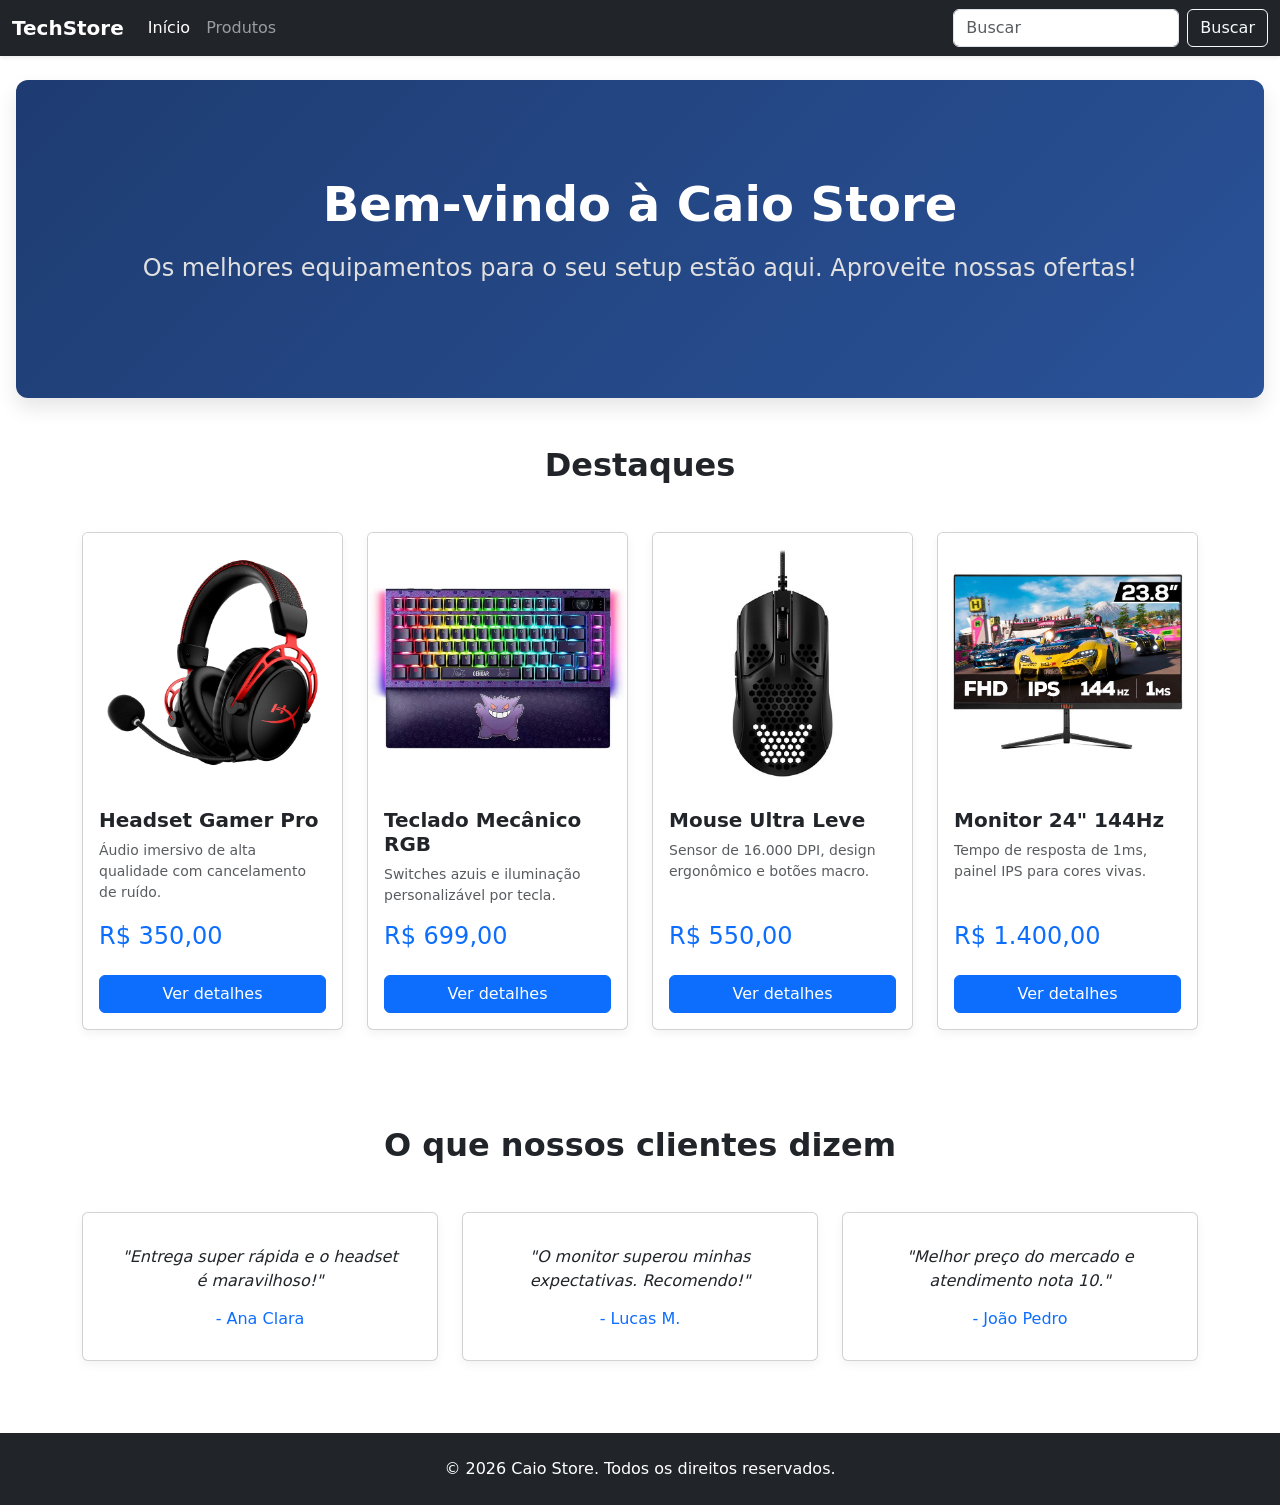
==== index.html @ 0aecb29b "Add files via upload" ====
<!doctype html>
<html lang="pt-BR">

<head>
    <meta charset="utf-8">
    <meta name="viewport" content="width=device-width, initial-scale=1">
    <title>TechStore - Início</title>

    <link href="https://cdn.jsdelivr.net/npm/bootstrap@5.3.8/dist/css/bootstrap.min.css" rel="stylesheet"
        integrity="sha384-sRIl4kxILFvY47J16cr9ZwB07vP4J8+LH7qKQnuqkuIAvNWLzeN8tE5YBujZqJLB" crossorigin="anonymous">

    <link href="css/style.css" rel="stylesheet">
</head>

<body>

    <nav class="navbar navbar-expand-lg navbar-dark bg-dark shadow-sm">
        <div class="container-fluid">
            <a class="navbar-brand fw-bold" href="index.html">TechStore</a>
            <button class="navbar-toggler" type="button" data-bs-toggle="collapse" data-bs-target="#navbarNav">
                <span class="navbar-toggler-icon"></span>
            </button>

            <div class="collapse navbar-collapse" id="navbarNav">
                <ul class="navbar-nav me-auto mb-2 mb-lg-0">
                    <li class="nav-item">
                        <a class="nav-link active" href="index.html">Início</a>
                    </li>
                    <li class="nav-item">
                        <a class="nav-link" href="#produtos">Produtos</a>
                    </li>
                </ul>
                <form class="d-flex">
                    <input class="form-control me-2" type="text" placeholder="Buscar">
                    <button class="btn btn-outline-light" type="submit">Buscar</button>
                </form>
            </div>
        </div>
    </nav>

    <div class="p-5 mb-4 text-center banner-principal mx-3 mt-4">
        <div class="container-fluid py-5">
            <h1 class="display-5 fw-bold">Bem-vindo à Caio Store</h1>
            <p class="fs-4 mt-3">Os melhores equipamentos para o seu setup estão aqui. Aproveite nossas ofertas!</p>
        </div>
    </div>

    <div class="container my-5" id="produtos">
        <h2 class="text-center mb-5 fw-bold">Destaques</h2>

        <div class="row g-4">
            <div class="col-md-3">
                <div class="card h-100 card-produto">
                    <img src="img/Image 1.webp" class="card-img-top produto-img" alt="Headset">
                    <div class="card-body d-flex flex-column">
                        <h5 class="fw-bold">Headset Gamer Pro</h5>
                        <p class="text-muted small">Áudio imersivo de alta qualidade com cancelamento de ruído.</p>
                        <h4 class="text-primary mt-auto">R$ 350,00</h4>
                        <a href="headset.html" class="btn btn-primary w-100 mt-3">Ver detalhes</a>
                    </div>
                </div>
            </div>

            <div class="col-md-3">
                <div class="card h-100 card-produto">
                    <img src="img/Image 2.webp" class="card-img-top produto-img" alt="Teclado">
                    <div class="card-body d-flex flex-column">
                        <h5 class="fw-bold">Teclado Mecânico RGB</h5>
                        <p class="text-muted small">Switches azuis e iluminação personalizável por tecla.</p>
                        <h4 class="text-primary mt-auto">R$ 699,00</h4>
                        <a href="teclado.html" class="btn btn-primary w-100 mt-3">Ver detalhes</a>
                    </div>
                </div>
            </div>

            <div class="col-md-3">
                <div class="card h-100 card-produto">
                    <img src="img/Imagem 3.jpg" class="card-img-top produto-img" alt="Mouse">
                    <div class="card-body d-flex flex-column">
                        <h5 class="fw-bold">Mouse Ultra Leve</h5>
                        <p class="text-muted small">Sensor de 16.000 DPI, design ergonômico e botões macro.</p>
                        <h4 class="text-primary mt-auto">R$ 550,00</h4>
                        <a href="mouse.html" class="btn btn-primary w-100 mt-3">Ver detalhes</a>
                    </div>
                </div>
            </div>

            <div class="col-md-3">
                <div class="card h-100 card-produto">
                    <img src="img/Image 4.jpg" class="card-img-top produto-img" alt="Monitor">
                    <div class="card-body d-flex flex-column">
                        <h5 class="fw-bold">Monitor 24" 144Hz</h5>
                        <p class="text-muted small">Tempo de resposta de 1ms, painel IPS para cores vivas.</p>
                        <h4 class="text-primary mt-auto">R$ 1.400,00</h4>
                        <a href="monitor.html" class="btn btn-primary w-100 mt-3">Ver detalhes</a>
                    </div>
                </div>
            </div>
        </div>
    </div>

    <div class="py-5 mt-5">
        <div class="container">
            <h2 class="text-center mb-5 fw-bold">O que nossos clientes dizem</h2>
            <div class="row g-4">
                <div class="col-md-4">
                    <div class="card h-100 p-3">
                        <div class="card-body text-center">
                            <p class="fst-italic">"Entrega super rápida e o headset é maravilhoso!"</p>
                            <h6 class="text-primary mt-3 mb-0">- Ana Clara</h6>
                        </div>
                    </div>
                </div>
                <div class="col-md-4">
                    <div class="card h-100 p-3">
                        <div class="card-body text-center">
                            <p class="fst-italic">"O monitor superou minhas expectativas. Recomendo!"</p>
                            <h6 class="text-primary mt-3 mb-0">- Lucas M.</h6>
                        </div>
                    </div>
                </div>
                <div class="col-md-4">
                    <div class="card h-100 p-3">
                        <div class="card-body text-center">
                            <p class="fst-italic">"Melhor preço do mercado e atendimento nota 10."</p>
                            <h6 class="text-primary mt-3 mb-0">- João Pedro</h6>
                        </div>
                    </div>
                </div>
            </div>
        </div>
    </div>

    <footer class="bg-dark text-white text-center py-4 mt-4">
        <p class="mb-0">© 2026 Caio Store. Todos os direitos reservados.</p>
    </footer>

    <link href="https://cdn.jsdelivr.net/npm/bootstrap@5.3.8/dist/css/bootstrap.min.css" rel="stylesheet"
        integrity="sha384-sRIl4kxILFvY47J16cr9ZwB07vP4J8+LH7qKQnuqkuIAvNWLzeN8tE5YBujZqJLB" crossorigin="anonymous">
</body>

</html>
---- css/style.css ----
body {
    background-color: #f4f6f9;
    font-family: 'Poppins', sans-serif;
}

.banner-principal {
    background: linear-gradient(135deg, #1e3c72 0%, #2a5298 100%) !important;
    color: #ffffff !important;
    border-radius: 12px;
    box-shadow: 0 10px 20px rgba(0,0,0,0.1);
}

.banner-principal p {
    color: #e0e0e0;
}

.produto-img {
    width: 100%;
    aspect-ratio: 2 / 2;
    object-fit: cover;
    border-top-left-radius: 8px;
    border-top-right-radius: 8px;
}

.card-produto {
    border: none;
    border-radius: 8px;
    box-shadow: 0 4px 10px rgba(0, 0, 0, 0.05);
    transition: transform 0.3s ease, box-shadow 0.3s ease;
}

.card-produto:hover {
    transform: translateY(-8px);
    box-shadow: 0 15px 25px rgba(0, 0, 0, 0.15) !important;
}

.btn {
    border-radius: 6px;
    transition: transform 0.2s ease, opacity 0.2s ease;
}

.btn:hover {
    transform: scale(1.03);
    opacity: 0.9;
}

.card {
    border: none;
    border-radius: 8px;
    box-shadow: 0 4px 10px rgba(0, 0, 0, 0.05);
}
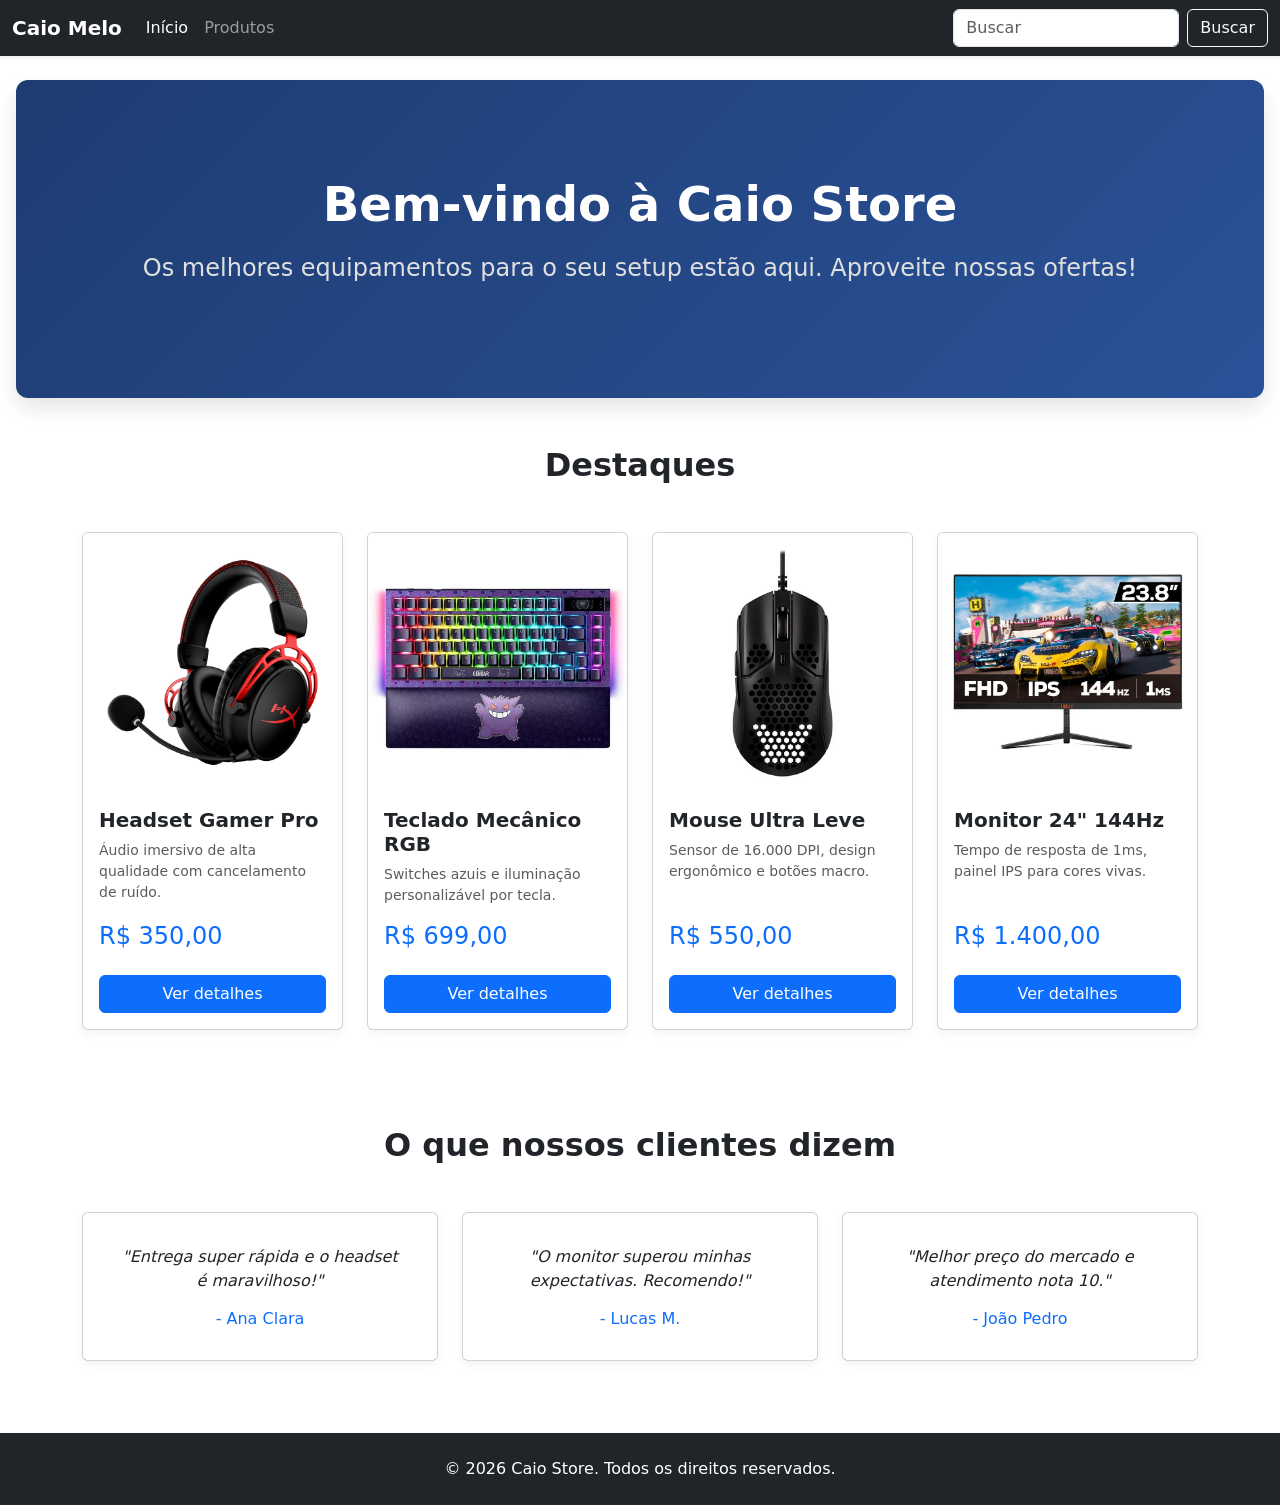
==== commit 827d6d5c: "Add files via upload" ====
--- a/index.html
+++ b/index.html
@@ -4,7 +4,7 @@
 <head>
     <meta charset="utf-8">
     <meta name="viewport" content="width=device-width, initial-scale=1">
-    <title>TechStore - Início</title>
+    <title>Caio Store - Início</title>
 
     <link href="https://cdn.jsdelivr.net/npm/bootstrap@5.3.8/dist/css/bootstrap.min.css" rel="stylesheet"
         integrity="sha384-sRIl4kxILFvY47J16cr9ZwB07vP4J8+LH7qKQnuqkuIAvNWLzeN8tE5YBujZqJLB" crossorigin="anonymous">
@@ -16,7 +16,7 @@
 
     <nav class="navbar navbar-expand-lg navbar-dark bg-dark shadow-sm">
         <div class="container-fluid">
-            <a class="navbar-brand fw-bold" href="index.html">TechStore</a>
+            <a class="navbar-brand fw-bold" href="index.html">Caio Melo</a>
             <button class="navbar-toggler" type="button" data-bs-toggle="collapse" data-bs-target="#navbarNav">
                 <span class="navbar-toggler-icon"></span>
             </button>
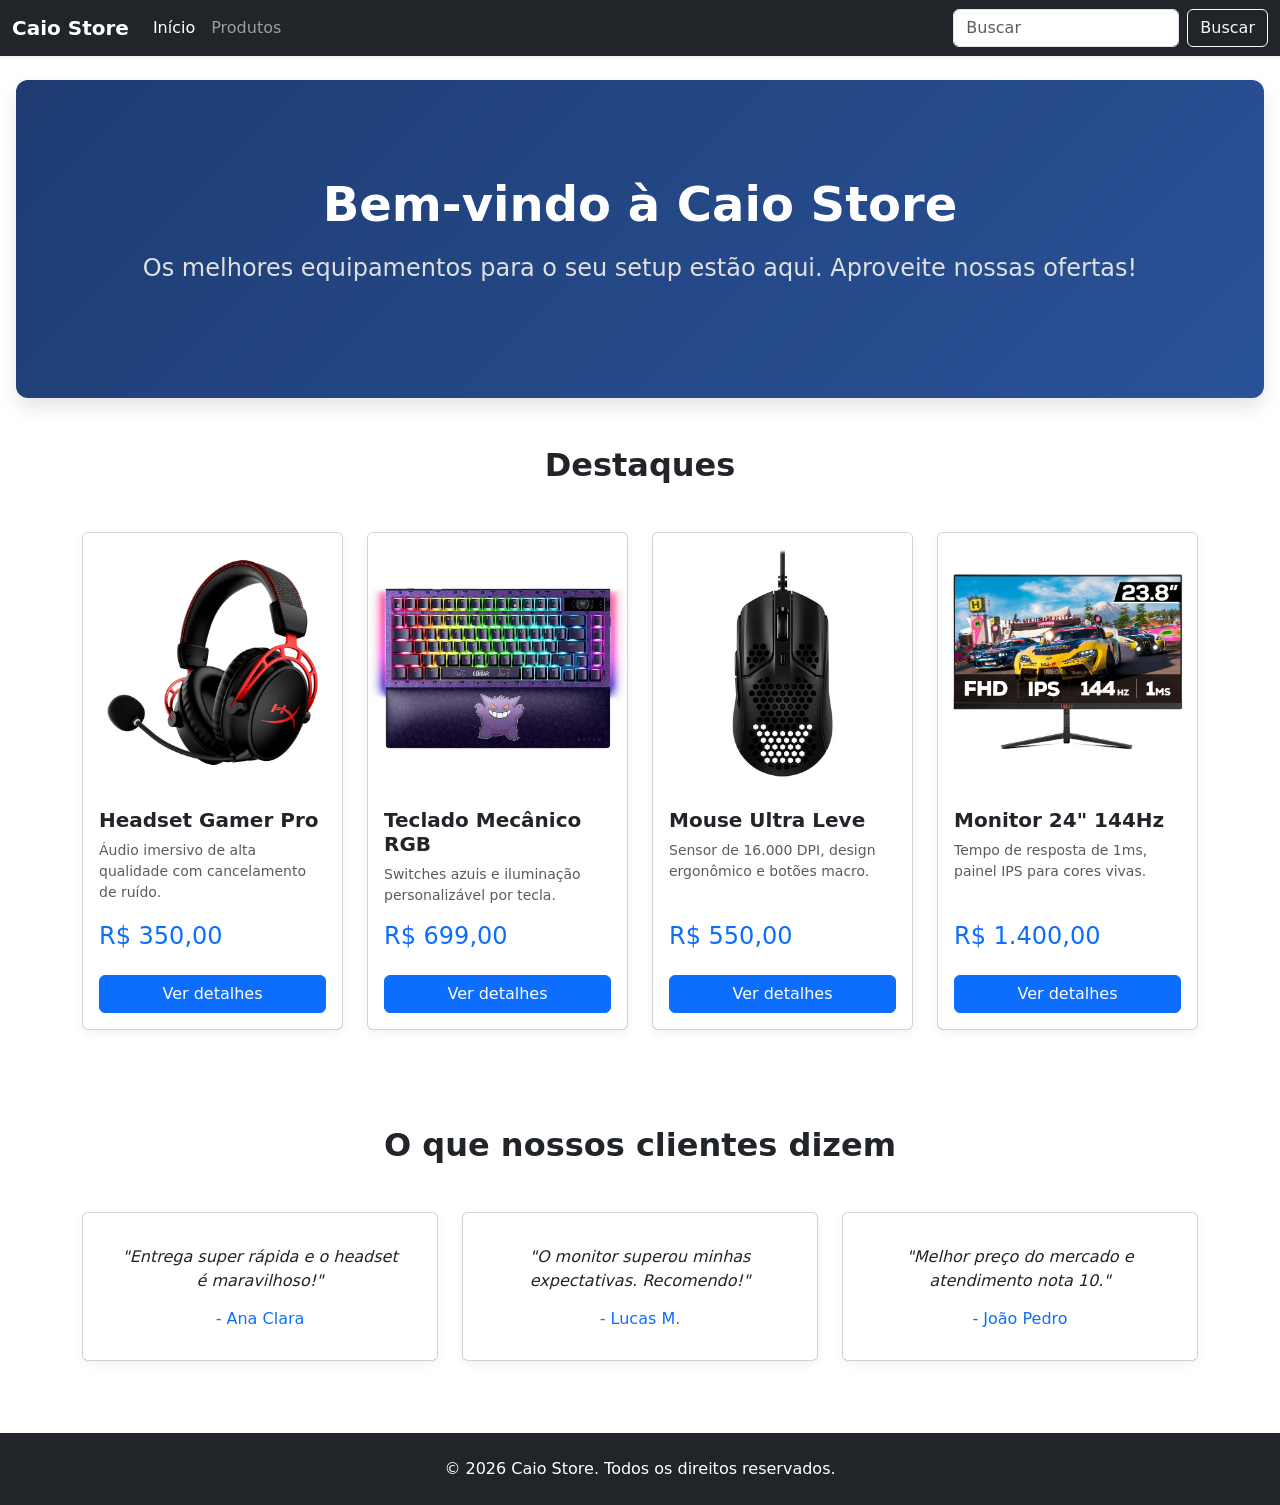
==== commit a923eea6: "Add files via upload" ====
--- a/index.html
+++ b/index.html
@@ -16,7 +16,7 @@
 
     <nav class="navbar navbar-expand-lg navbar-dark bg-dark shadow-sm">
         <div class="container-fluid">
-            <a class="navbar-brand fw-bold" href="index.html">Caio Melo</a>
+            <a class="navbar-brand fw-bold" href="index.html">Caio Store</a>
             <button class="navbar-toggler" type="button" data-bs-toggle="collapse" data-bs-target="#navbarNav">
                 <span class="navbar-toggler-icon"></span>
             </button>
@@ -56,7 +56,7 @@
                         <h5 class="fw-bold">Headset Gamer Pro</h5>
                         <p class="text-muted small">Áudio imersivo de alta qualidade com cancelamento de ruído.</p>
                         <h4 class="text-primary mt-auto">R$ 350,00</h4>
-                        <a href="headset.html" class="btn btn-primary w-100 mt-3">Ver detalhes</a>
+                        <a href="selecionados/headset.html" class="btn btn-primary w-100 mt-3">Ver detalhes</a>
                     </div>
                 </div>
             </div>
@@ -68,7 +68,7 @@
                         <h5 class="fw-bold">Teclado Mecânico RGB</h5>
                         <p class="text-muted small">Switches azuis e iluminação personalizável por tecla.</p>
                         <h4 class="text-primary mt-auto">R$ 699,00</h4>
-                        <a href="teclado.html" class="btn btn-primary w-100 mt-3">Ver detalhes</a>
+                        <a href="selecionados/teclado.html" class="btn btn-primary w-100 mt-3">Ver detalhes</a>
                     </div>
                 </div>
             </div>
@@ -80,7 +80,7 @@
                         <h5 class="fw-bold">Mouse Ultra Leve</h5>
                         <p class="text-muted small">Sensor de 16.000 DPI, design ergonômico e botões macro.</p>
                         <h4 class="text-primary mt-auto">R$ 550,00</h4>
-                        <a href="mouse.html" class="btn btn-primary w-100 mt-3">Ver detalhes</a>
+                        <a href="selecionados/mouse.html" class="btn btn-primary w-100 mt-3">Ver detalhes</a>
                     </div>
                 </div>
             </div>
@@ -92,7 +92,7 @@
                         <h5 class="fw-bold">Monitor 24" 144Hz</h5>
                         <p class="text-muted small">Tempo de resposta de 1ms, painel IPS para cores vivas.</p>
                         <h4 class="text-primary mt-auto">R$ 1.400,00</h4>
-                        <a href="monitor.html" class="btn btn-primary w-100 mt-3">Ver detalhes</a>
+                        <a href="selecionados/monitor.html" class="btn btn-primary w-100 mt-3">Ver detalhes</a>
                     </div>
                 </div>
             </div>
